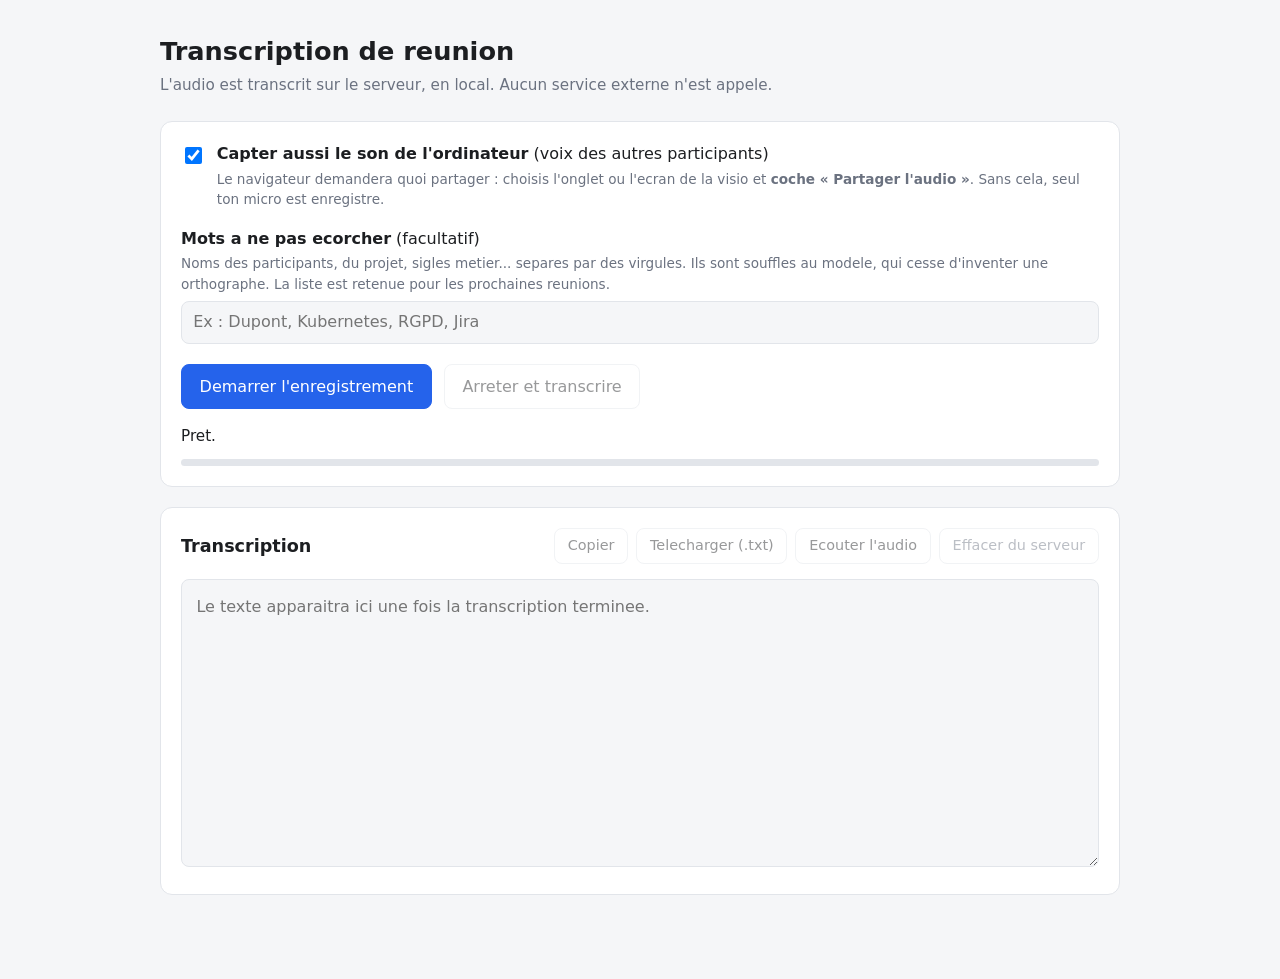
==== static/index.html @ a0c16313 "Ameliore nettement la qualite de la transcription Le texte produit etait approximatif. Quatre levier" ====
<!DOCTYPE html>
<html lang="fr">
<head>
<meta charset="utf-8">
<meta name="viewport" content="width=device-width, initial-scale=1">
<title>Transcription de reunion</title>
<link rel="stylesheet" href="/static/style.css">
</head>
<body>
<main>
  <h1>Transcription de reunion</h1>
  <p class="sous-titre">
    L'audio est transcrit sur le serveur, en local. Aucun service externe n'est appele.
  </p>

  <section class="carte">
    <label class="case">
      <input type="checkbox" id="sonSysteme" checked>
      <span>
        <strong>Capter aussi le son de l'ordinateur</strong> (voix des autres participants)
        <small>
          Le navigateur demandera quoi partager : choisis l'onglet ou l'ecran de la visio
          et <strong>coche « Partager l'audio »</strong>. Sans cela, seul ton micro est enregistre.
        </small>
      </span>
    </label>

    <label class="champ" for="vocabulaire">
      <strong>Mots a ne pas ecorcher</strong> (facultatif)
      <small>
        Noms des participants, du projet, sigles metier... separes par des virgules.
        Ils sont souffles au modele, qui cesse d'inventer une orthographe.
        La liste est retenue pour les prochaines reunions.
      </small>
      <input type="text" id="vocabulaire"
             placeholder="Ex : Dupont, Kubernetes, RGPD, Jira">
    </label>

    <div class="boutons">
      <button id="demarrer" class="principal">Demarrer l'enregistrement</button>
      <button id="arreter" disabled>Arreter et transcrire</button>
    </div>

    <div id="etat" class="etat">Pret.</div>
    <div class="jauge"><div id="jauge" class="jauge-remplissage"></div></div>

    <!-- Niveaux en direct : permet de voir immediatement si une source est muette -->
    <div id="niveaux" class="niveaux" hidden>
      <div class="ligne-niveau">
        <span class="nom-source">Micro</span>
        <div class="vumetre"><div id="niveauMicro" class="vumetre-remplissage"></div></div>
      </div>
      <div class="ligne-niveau" id="ligneSysteme" hidden>
        <span class="nom-source">Son de l'ordinateur</span>
        <div class="vumetre"><div id="niveauSysteme" class="vumetre-remplissage"></div></div>
      </div>
      <small class="aide-niveau">
        Les barres doivent bouger quand quelqu'un parle. Une barre immobile = source muette.
      </small>
    </div>
  </section>

  <section class="carte">
    <div class="entete-resultat">
      <h2>Transcription</h2>
      <div class="boutons-resultat">
        <button id="copier" disabled>Copier</button>
        <button id="telecharger" disabled>Telecharger (.txt)</button>
        <button id="audio" disabled title="Ecouter ce que le serveur a recu : permet de verifier si le son de l'ordinateur a bien ete enregistre">Ecouter l'audio</button>
        <button id="effacer" disabled class="discret">Effacer du serveur</button>
      </div>
    </div>
    <textarea id="texte" placeholder="Le texte apparaitra ici une fois la transcription terminee."></textarea>
  </section>
</main>
<script src="/static/app.js"></script>
</body>
</html>
---- static/style.css ----
:root {
  --fond: #f5f6f8;
  --carte: #ffffff;
  --texte: #1c1e21;
  --discret: #6b7280;
  --bord: #e2e5ea;
  --accent: #2563eb;
  --accent-fonce: #1d4ed8;
  --rouge: #dc2626;
  --vert: #16a34a;
}

@media (prefers-color-scheme: dark) {
  :root {
    --fond: #14161a;
    --carte: #1e2126;
    --texte: #e8eaed;
    --discret: #9aa0a6;
    --bord: #2e3238;
  }
}

* { box-sizing: border-box; }

body {
  margin: 0;
  padding: 2rem 1rem 4rem;
  background: var(--fond);
  color: var(--texte);
  font-family: system-ui, -apple-system, "Segoe UI", Roboto, sans-serif;
  line-height: 1.5;
}

main { max-width: 60rem; margin: 0 auto; }

h1 { font-size: 1.6rem; margin: 0 0 .25rem; }
h2 { font-size: 1.1rem; margin: 0; }

.sous-titre { color: var(--discret); margin: 0 0 1.5rem; font-size: .95rem; }

.carte {
  background: var(--carte);
  border: 1px solid var(--bord);
  border-radius: .75rem;
  padding: 1.25rem;
  margin-bottom: 1.25rem;
}

.case { display: flex; gap: .75rem; align-items: flex-start; cursor: pointer; }
.case input { margin-top: .3rem; width: 1.05rem; height: 1.05rem; flex: none; cursor: pointer; }
.case small { display: block; color: var(--discret); font-size: .85rem; margin-top: .15rem; }

/* Vocabulaire de la reunion */
.champ { display: block; margin-top: 1.1rem; cursor: text; }
.champ small { display: block; color: var(--discret); font-size: .85rem; margin: .15rem 0 .4rem; }
.champ input {
  width: 100%;
  font: inherit;
  padding: .55rem .7rem;
  border-radius: .5rem;
  border: 1px solid var(--bord);
  background: var(--fond);
  color: var(--texte);
}
.champ input:focus { outline: 2px solid var(--accent); outline-offset: -1px; }

.boutons { display: flex; gap: .75rem; flex-wrap: wrap; margin: 1.25rem 0 1rem; }

button {
  font: inherit;
  padding: .6rem 1.1rem;
  border-radius: .5rem;
  border: 1px solid var(--bord);
  background: var(--carte);
  color: var(--texte);
  cursor: pointer;
}
button:hover:not(:disabled) { border-color: var(--accent); color: var(--accent); }
button:disabled { opacity: .45; cursor: not-allowed; }

button.principal {
  background: var(--accent);
  border-color: var(--accent);
  color: #fff;
}
button.principal:hover:not(:disabled) { background: var(--accent-fonce); color: #fff; }
button.discret { color: var(--discret); }
button.discret:hover:not(:disabled) { border-color: var(--rouge); color: var(--rouge); }

.etat { font-size: .95rem; min-height: 1.5rem; }
.etat.erreur { color: var(--rouge); }
.etat.succes { color: var(--vert); }

.jauge {
  height: .45rem;
  background: var(--bord);
  border-radius: 1rem;
  overflow: hidden;
  margin-top: .6rem;
}
.jauge-remplissage {
  height: 100%;
  width: 0;
  background: var(--accent);
  border-radius: 1rem;
  transition: width .3s ease;
}

.entete-resultat {
  display: flex;
  justify-content: space-between;
  align-items: center;
  gap: 1rem;
  flex-wrap: wrap;
  margin-bottom: .9rem;
}
.boutons-resultat { display: flex; gap: .5rem; flex-wrap: wrap; }
.boutons-resultat button { padding: .4rem .8rem; font-size: .9rem; }

textarea {
  width: 100%;
  min-height: 18rem;
  resize: vertical;
  padding: .9rem;
  border-radius: .5rem;
  border: 1px solid var(--bord);
  background: var(--fond);
  color: var(--texte);
  font: inherit;
  line-height: 1.6;
}

.point {
  display: inline-block;
  width: .55rem; height: .55rem;
  border-radius: 50%;
  background: var(--rouge);
  margin-right: .45rem;
  animation: clignote 1.2s infinite;
}
@keyframes clignote { 50% { opacity: .25; } }

/* Niveaux sonores en direct : voir immediatement si une source est muette */
.niveaux { margin-top: 1rem; }

.ligne-niveau {
  display: flex;
  align-items: center;
  gap: .75rem;
  margin-bottom: .5rem;
}

.nom-source {
  flex: none;
  width: 11rem;
  font-size: .9rem;
  color: var(--discret);
}

.vumetre {
  flex: 1;
  height: .55rem;
  background: var(--bord);
  border-radius: 1rem;
  overflow: hidden;
}

.vumetre-remplissage {
  height: 100%;
  width: 0;
  background: var(--discret);
  border-radius: 1rem;
  transition: width .08s linear, background-color .2s ease;
}
.vumetre-remplissage.actif { background: var(--vert); }

.aide-niveau { color: var(--discret); font-size: .82rem; }
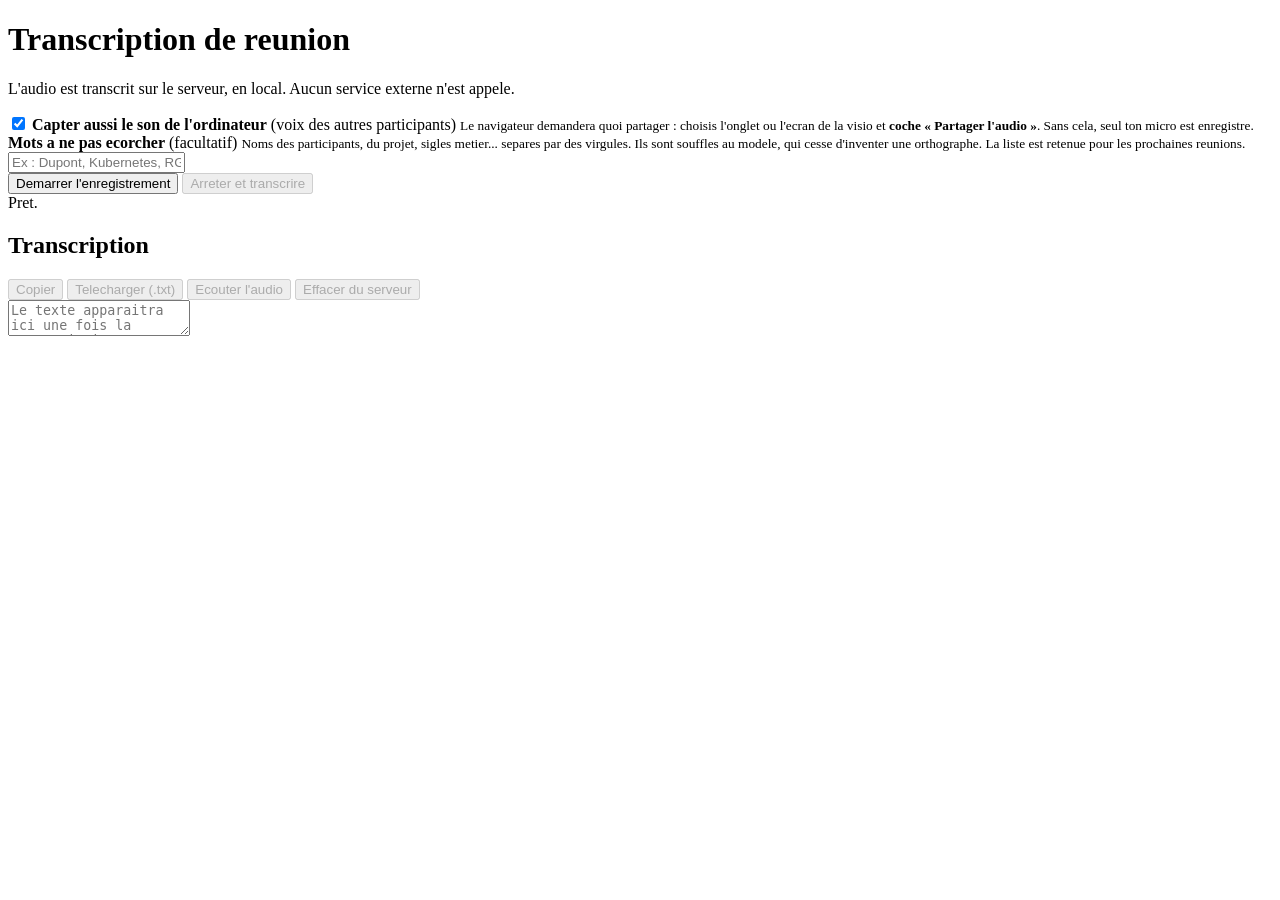
==== commit 5a77e3b5: "Rend la page utilisable derriere un prefixe de chemin Servie par un portail (Coder, reverse proxy), " ====
--- a/static/index.html
+++ b/static/index.html
@@ -4,12 +4,12 @@
 <meta charset="utf-8">
 <meta name="viewport" content="width=device-width, initial-scale=1">
 <title>Transcription de reunion</title>
-<link rel="stylesheet" href="/static/style.css">
+<link rel="stylesheet" href="static/style.css">
 </head>
 <body>
 <main>
   <h1>Transcription de reunion</h1>
-  <p class="sous-titre">
+  <p class="sous-titre" id="sousTitre">
     L'audio est transcrit sur le serveur, en local. Aucun service externe n'est appele.
   </p>
 
@@ -25,7 +25,7 @@
       </span>
     </label>
 
-    <label class="champ" for="vocabulaire">
+    <label class="champ" for="vocabulaire" id="champVocabulaire">
       <strong>Mots a ne pas ecorcher</strong> (facultatif)
       <small>
         Noms des participants, du projet, sigles metier... separes par des virgules.
@@ -73,6 +73,6 @@
     <textarea id="texte" placeholder="Le texte apparaitra ici une fois la transcription terminee."></textarea>
   </section>
 </main>
-<script src="/static/app.js"></script>
+<script src="static/app.js"></script>
 </body>
 </html>
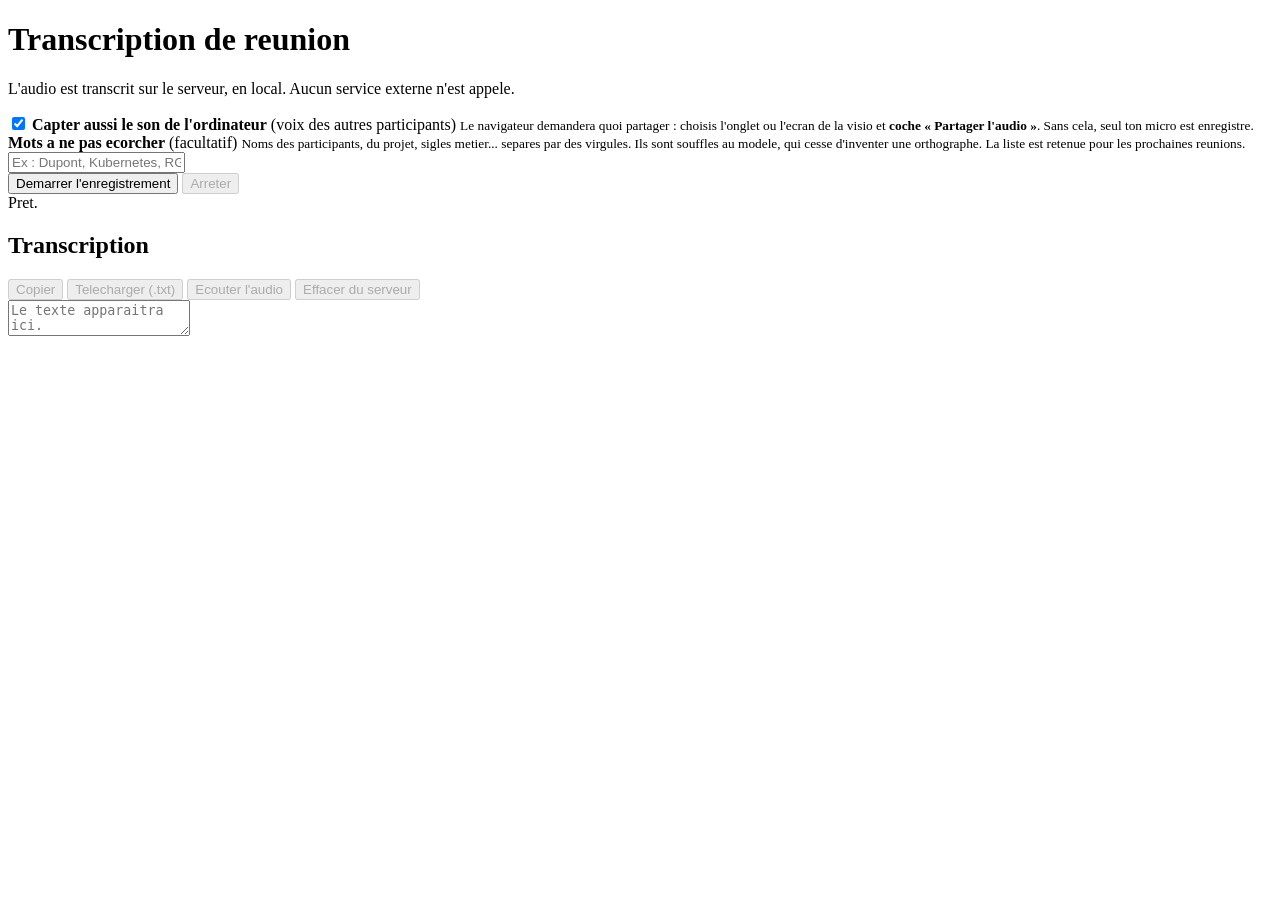
==== commit 164a4785: "Transcrit pendant la reunion et etiquette les deux locuteurs Le texte n'apparait plus a la fin mais " ====
--- a/static/index.html
+++ b/static/index.html
@@ -38,7 +38,7 @@
 
     <div class="boutons">
       <button id="demarrer" class="principal">Demarrer l'enregistrement</button>
-      <button id="arreter" disabled>Arreter et transcrire</button>
+      <button id="arreter" disabled>Arreter</button>
     </div>
 
     <div id="etat" class="etat">Pret.</div>
@@ -70,7 +70,7 @@
         <button id="effacer" disabled class="discret">Effacer du serveur</button>
       </div>
     </div>
-    <textarea id="texte" placeholder="Le texte apparaitra ici une fois la transcription terminee."></textarea>
+    <textarea id="texte" placeholder="Le texte apparaitra ici."></textarea>
   </section>
 </main>
 <script src="static/app.js"></script>
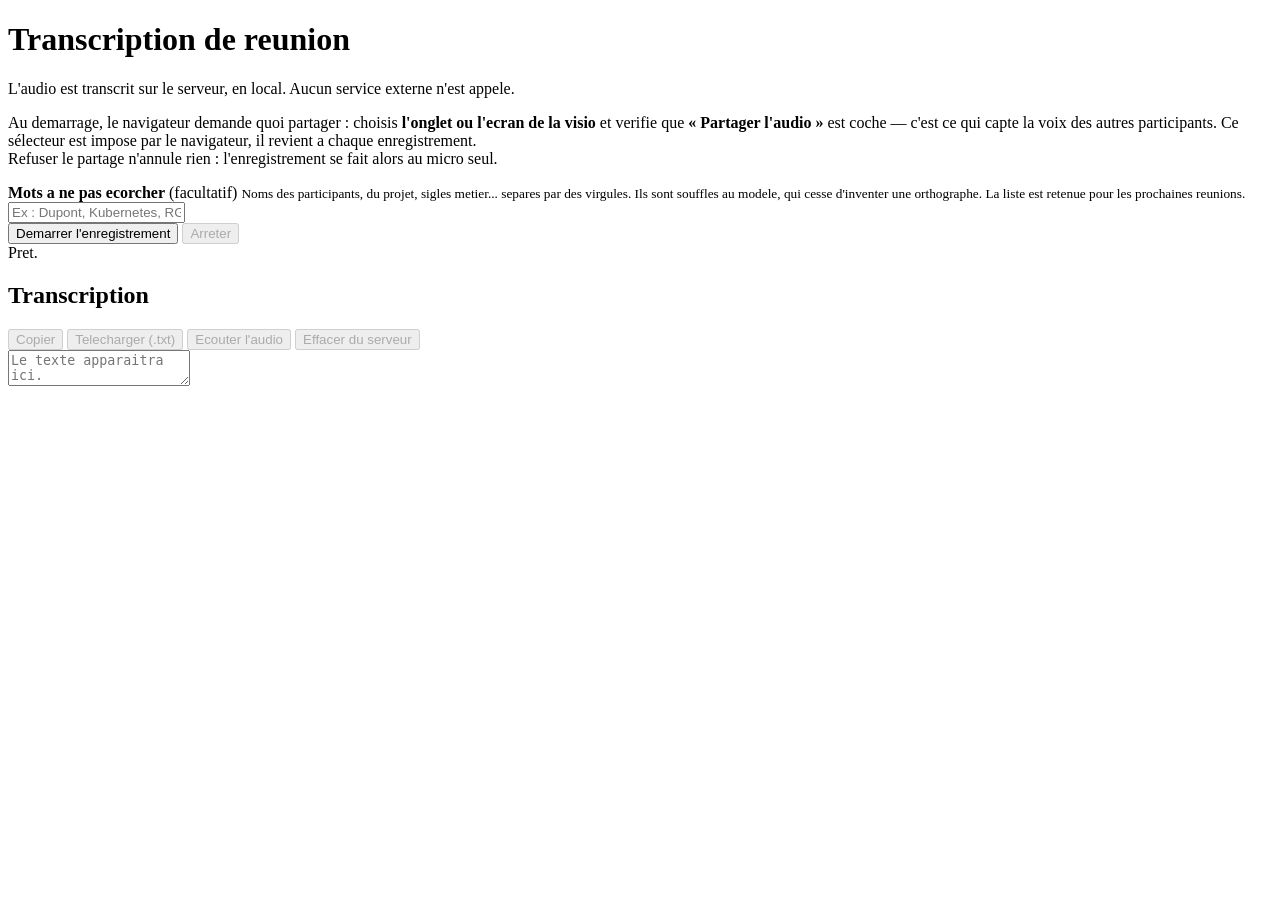
==== commit 643a2505: "Supprime la case "capter le son de l'ordinateur" Elle etait toujours cochee : le son des autres part" ====
--- a/static/index.html
+++ b/static/index.html
@@ -14,16 +14,16 @@
   </p>
 
   <section class="carte">
-    <label class="case">
-      <input type="checkbox" id="sonSysteme" checked>
-      <span>
-        <strong>Capter aussi le son de l'ordinateur</strong> (voix des autres participants)
-        <small>
-          Le navigateur demandera quoi partager : choisis l'onglet ou l'ecran de la visio
-          et <strong>coche « Partager l'audio »</strong>. Sans cela, seul ton micro est enregistre.
-        </small>
-      </span>
-    </label>
+    <p class="rappel" id="rappel">
+      Au demarrage, le navigateur demande quoi partager : choisis
+      <strong>l'onglet ou l'ecran de la visio</strong> et verifie que
+      <strong>« Partager l'audio »</strong> est coche — c'est ce qui capte la voix
+      des autres participants. Ce sélecteur est impose par le navigateur, il
+      revient a chaque enregistrement.
+      <br>
+      <span class="discret">Refuser le partage n'annule rien : l'enregistrement
+      se fait alors au micro seul.</span>
+    </p>
 
     <label class="champ" for="vocabulaire" id="champVocabulaire">
       <strong>Mots a ne pas ecorcher</strong> (facultatif)
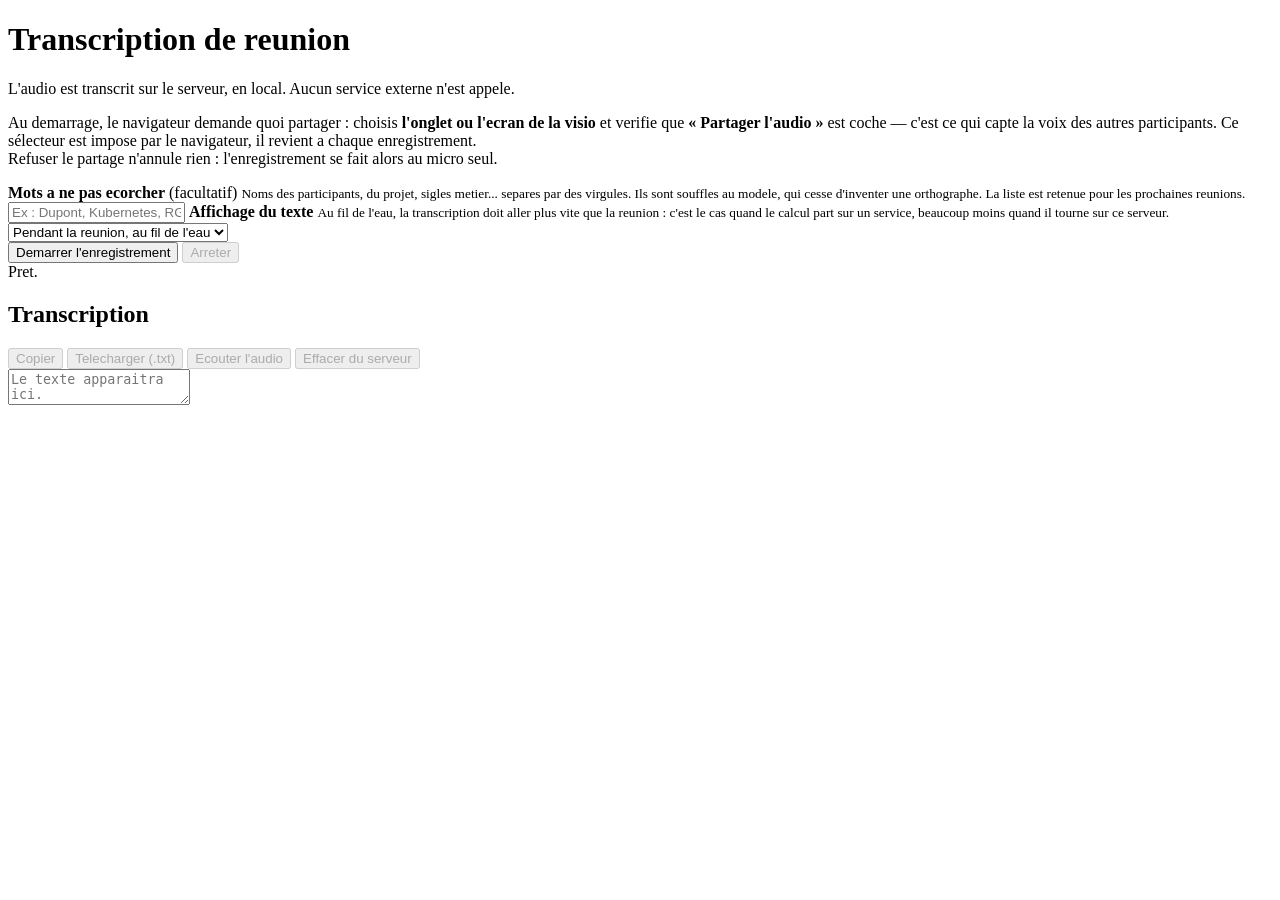
==== commit f940ab23: "Permet de choisir le mode d'affichage depuis la page Le mode se changeait dans config.py, donc a l'a" ====
--- a/static/index.html
+++ b/static/index.html
@@ -35,6 +35,24 @@
       <input type="text" id="vocabulaire"
              placeholder="Ex : Dupont, Kubernetes, RGPD, Jira">
     </label>
+
+    <label class="champ" for="mode">
+      <strong>Affichage du texte</strong>
+      <small>
+        Au fil de l'eau, la transcription doit aller plus vite que la reunion :
+        c'est le cas quand le calcul part sur un service, beaucoup moins quand
+        il tourne sur ce serveur.
+      </small>
+      <select id="mode">
+        <option value="direct">Pendant la reunion, au fil de l'eau</option>
+        <option value="differe">A la fin, en une fois</option>
+      </select>
+    </label>
+    <p class="avertissement" id="avertissementMode" hidden>
+      La transcription tourne <strong>sur ce serveur</strong> : au fil de l'eau,
+      elle risque de prendre du retard a chaque minute et de ne plus rien avoir
+      de direct. A reserver a un petit modele sur une machine rapide.
+    </p>
 
     <div class="boutons">
       <button id="demarrer" class="principal">Demarrer l'enregistrement</button>
